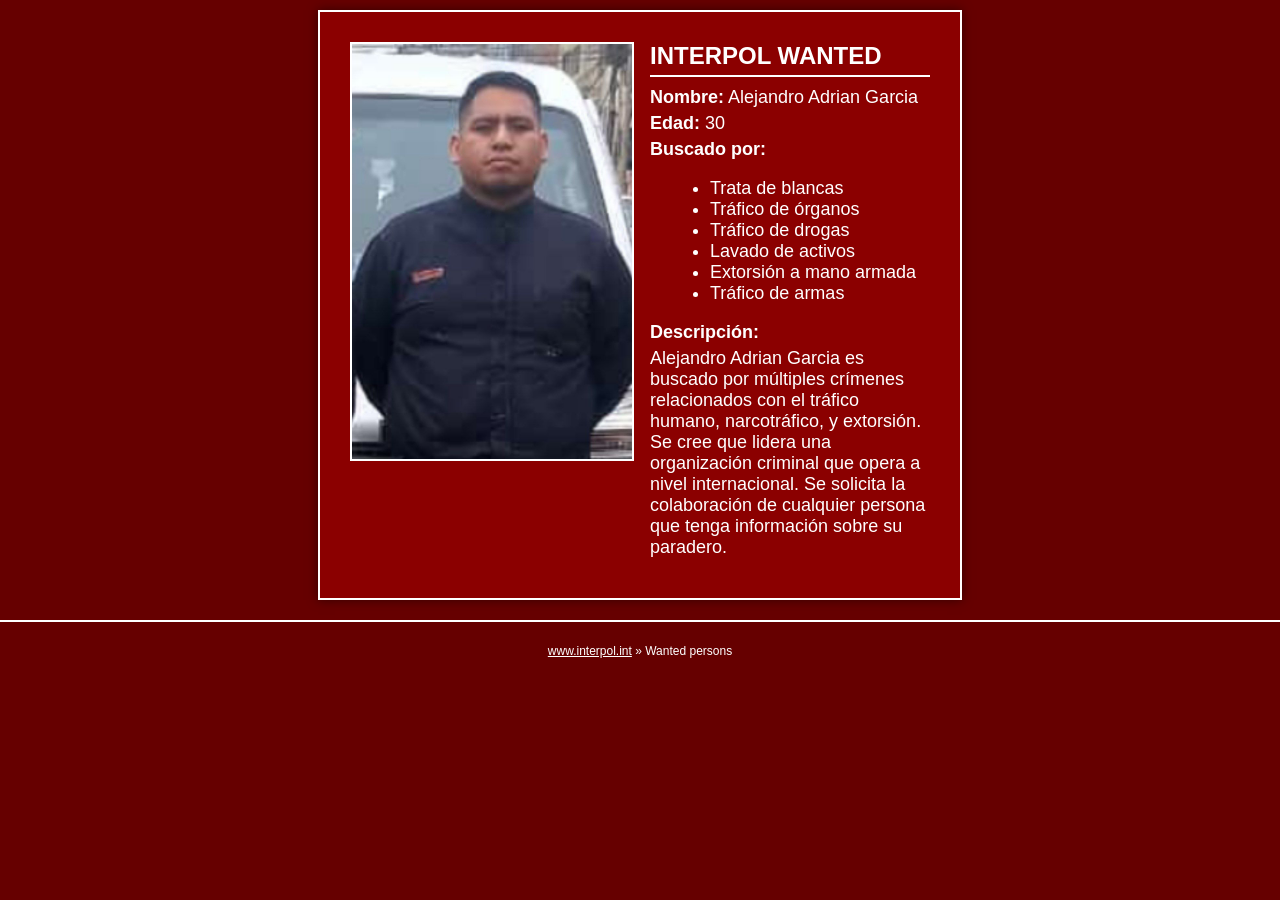
==== index.html @ a6243e47 "Add files via upload" ====
<!DOCTYPE html>
<html lang="es">
<head>
    <meta charset="UTF-8">
    <meta name="viewport" content="width=device-width, initial-scale=1.0">
    <title>Interpol Wanted</title>
    <style>
        body {
            font-family: Arial, sans-serif;
            background-color: #660000;
            color: white;
            text-align: center;
            margin: 0;
            padding: 0;
        }
        .container {
            background-color: #8B0000;
            width: 600px;
            margin: 10px auto;
            padding: 20px;
            border: 2px solid white;
            box-shadow: 0 0 10px rgba(0, 0, 0, 0.5);
            display: flex;
            flex-direction: row;
            justify-content: space-between;
        }
        .profile-section {
            width: 50%;
            padding: 10px;
        }
        .profile-section img {
            width: 100%;
            height: auto;
            border: 2px solid white;
        }
        .info-section {
            width: 50%;
            padding: 10px;
            text-align: left;
        }
        .header {
            font-size: 24px;
            font-weight: bold;
            text-transform: uppercase;
            margin-bottom: 10px;
            border-bottom: 2px solid white;
            padding-bottom: 5px;
        }
        .info {
            font-size: 18px;
            margin-bottom: 10px;
        }
        .info p {
            margin: 5px 0;
        }
        .wanted-list {
            list-style-type: disc;
            margin-left: 20px;
        }
        .footer {
            font-size: 12px;
            margin-top: 20px;
            border-top: 2px solid white;
            padding-top: 10px;
            text-align: center;
        }
        .footer a {
            color: white;
            text-decoration: underline;
        }
    </style>
</head>
<body>

<div class="container">
    <div class="profile-section">
        <img src="5136737069215886620.jpg" alt="Interpol Wanted Person">
    </div>
    <div class="info-section">
        <div class="header">INTERPOL WANTED</div>
        <div class="info">
            <p><strong>Nombre:</strong> Alejandro Adrian Garcia</p>
            <p><strong>Edad:</strong> 30</p>
            <p><strong>Buscado por:</strong></p>
            <ul class="wanted-list">
                <li>Trata de blancas</li>
                <li>Tráfico de órganos</li>
                <li>Tráfico de drogas</li>
                <li>Lavado de activos</li>
                <li>Extorsión a mano armada</li>
                <li>Tráfico de armas</li>
            </ul>
            <p><strong>Descripción:</strong></p>
            <p>Alejandro Adrian Garcia es buscado por múltiples crímenes relacionados con el tráfico humano, narcotráfico, y extorsión. Se cree que lidera una organización criminal que opera a nivel internacional. Se solicita la colaboración de cualquier persona que tenga información sobre su paradero.</p>
        </div>
    </div>
</div>

<div class="footer">
    <p><a href="https://www.interpol.int" target="_blank">www.interpol.int</a> &raquo; Wanted persons</p>
</div>

</body>
</html>
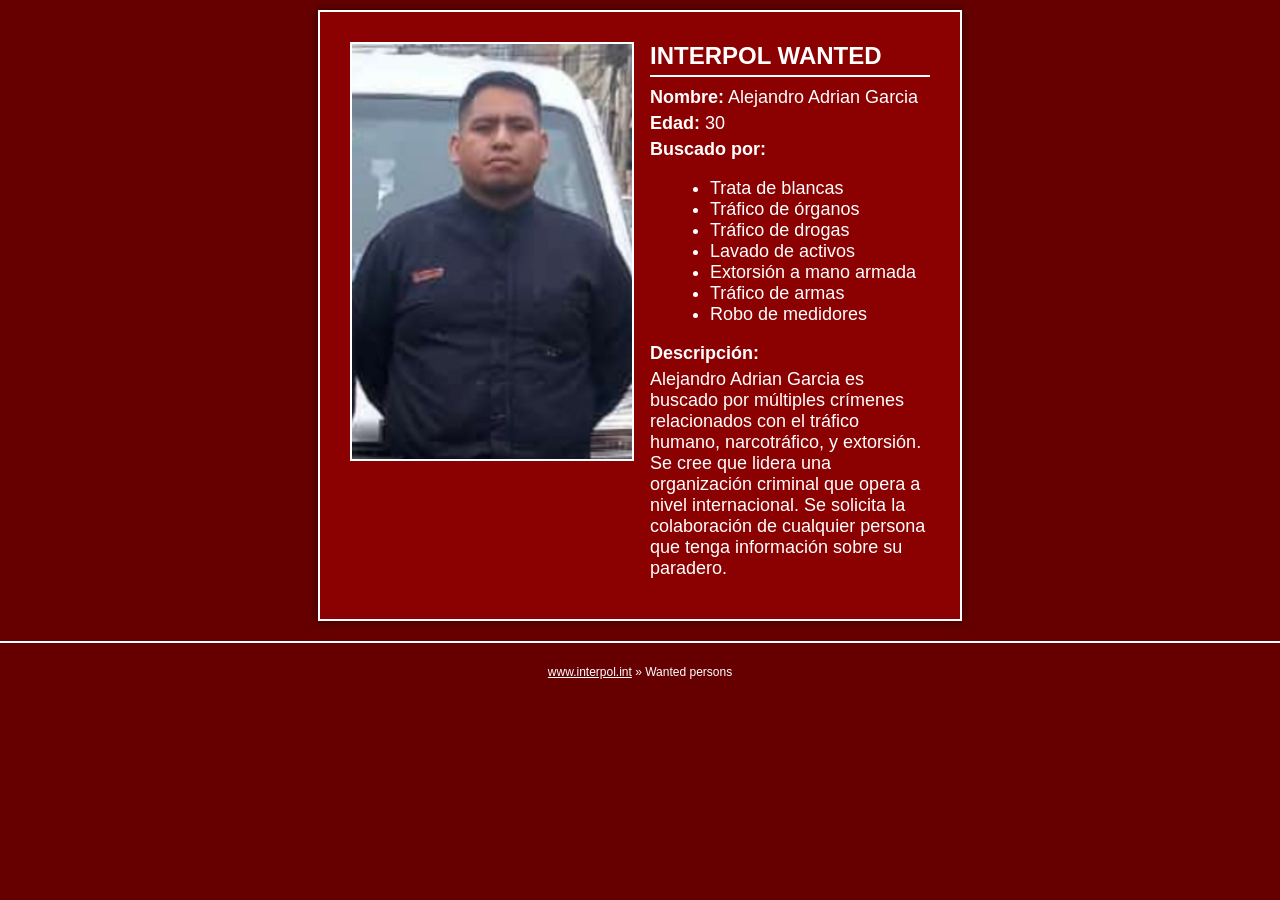
==== commit ea1b36ff: "Update index.html" ====
--- a/index.html
+++ b/index.html
@@ -89,6 +89,7 @@
                 <li>Lavado de activos</li>
                 <li>Extorsión a mano armada</li>
                 <li>Tráfico de armas</li>
+                <li>Robo de medidores</li>
             </ul>
             <p><strong>Descripción:</strong></p>
             <p>Alejandro Adrian Garcia es buscado por múltiples crímenes relacionados con el tráfico humano, narcotráfico, y extorsión. Se cree que lidera una organización criminal que opera a nivel internacional. Se solicita la colaboración de cualquier persona que tenga información sobre su paradero.</p>
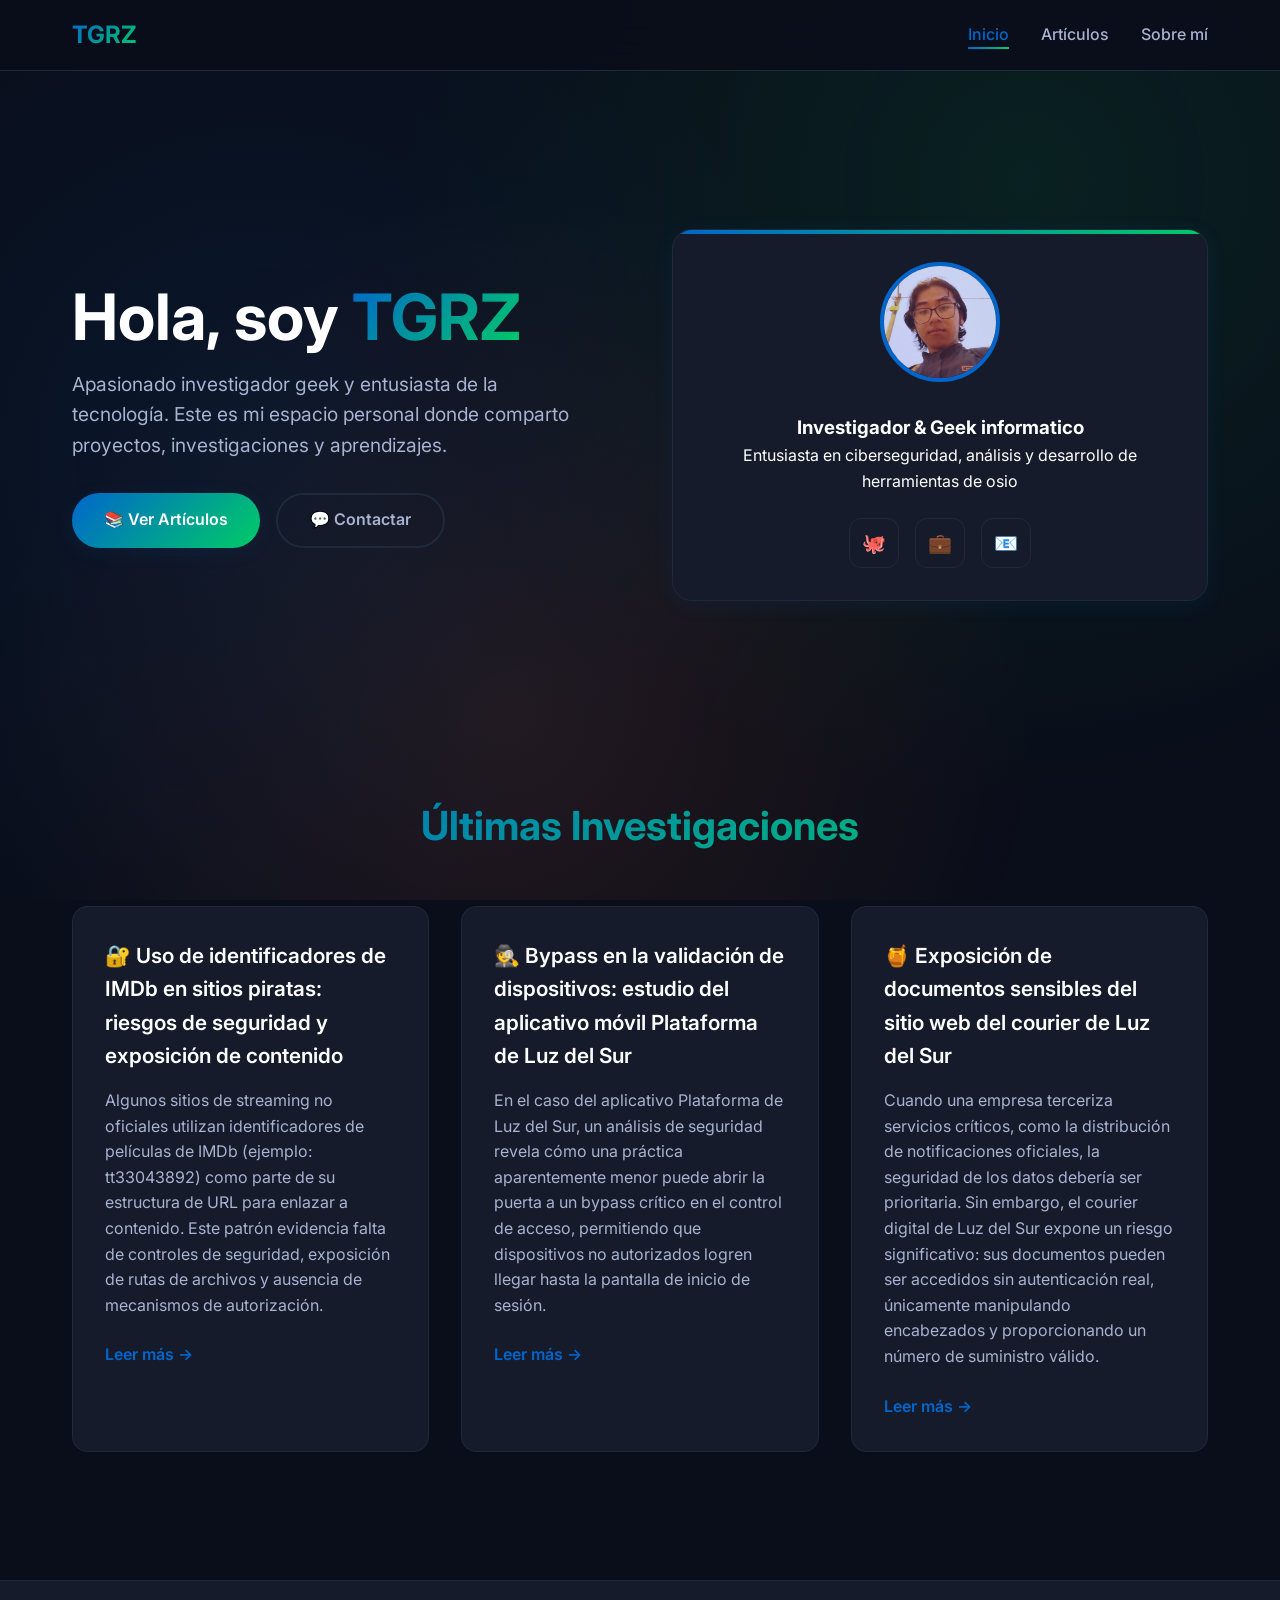
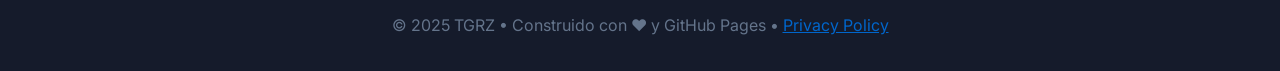
==== commit 7ee151e8: "cambios" ====
--- a/index.html
+++ b/index.html
@@ -3,103 +3,124 @@
 <head>
     <meta charset="UTF-8">
     <meta name="viewport" content="width=device-width, initial-scale=1.0">
-    <title>Interpol Wanted</title>
-    <style>
-        body {
-            font-family: Arial, sans-serif;
-            background-color: #660000;
-            color: white;
-            text-align: center;
-            margin: 0;
-            padding: 0;
-        }
-        .container {
-            background-color: #8B0000;
-            width: 600px;
-            margin: 10px auto;
-            padding: 20px;
-            border: 2px solid white;
-            box-shadow: 0 0 10px rgba(0, 0, 0, 0.5);
-            display: flex;
-            flex-direction: row;
-            justify-content: space-between;
-        }
-        .profile-section {
-            width: 50%;
-            padding: 10px;
-        }
-        .profile-section img {
-            width: 100%;
-            height: auto;
-            border: 2px solid white;
-        }
-        .info-section {
-            width: 50%;
-            padding: 10px;
-            text-align: left;
-        }
-        .header {
-            font-size: 24px;
-            font-weight: bold;
-            text-transform: uppercase;
-            margin-bottom: 10px;
-            border-bottom: 2px solid white;
-            padding-bottom: 5px;
-        }
-        .info {
-            font-size: 18px;
-            margin-bottom: 10px;
-        }
-        .info p {
-            margin: 5px 0;
-        }
-        .wanted-list {
-            list-style-type: disc;
-            margin-left: 20px;
-        }
-        .footer {
-            font-size: 12px;
-            margin-top: 20px;
-            border-top: 2px solid white;
-            padding-top: 10px;
-            text-align: center;
-        }
-        .footer a {
-            color: white;
-            text-decoration: underline;
-        }
-    </style>
+    <title>TGRZ - Blog Personal de Investigación</title>
+    <meta name="description" content="Blog personal de investigación en ciberseguridad, hacking ético y desarrollo tecnológico. Proyectos, artículos y aprendizajes en tecnología.">
+    <meta name="keywords" content="ciberseguridad, hacking ético, investigación, tecnología, desarrollo, blog personal">
+    <meta name="author" content="TGRZ">
+    
+    <!-- Open Graph / Facebook -->
+    <meta property="og:type" content="website">
+    <meta property="og:locale" content="es_ES">
+    <meta property="og:title" content="TGRZ - Blog Personal de Investigación">
+    <meta property="og:description" content="Explora mis proyectos y artículos sobre ciberseguridad, investigación y tecnología.">
+    <meta property="og:url" content="https://TU-USUARIO.github.io/">
+    <meta property="og:image" content="assets/images/avatar.jpeg">
+    <meta property="og:site_name" content="TGRZ Blog">
+    
+    <!-- Twitter -->
+    <meta name="twitter:card" content="summary_large_image">
+    <meta name="twitter:title" content="TGRZ - Blog Personal de Investigación">
+    <meta name="twitter:description" content="Blog sobre ciberseguridad, investigación y tecnología">
+    <meta name="twitter:image" content="assets/images/avatar.jpeg">
+    
+    <!-- Favicon -->
+    <link rel="icon" type="image/x-icon" href="assets/images/favicon.ico">
+    <link rel="stylesheet" href="assets/css/style.css">
+    <script src="assets/js/script.js"></script>
+
+    
+    <!-- Fonts -->
+    <link rel="preconnect" href="https://fonts.googleapis.com">
+    <link rel="preconnect" href="https://fonts.gstatic.com" crossorigin>
+    <link href="https://fonts.googleapis.com/css2?family=Inter:wght@300;400;500;600;700&family=JetBrains+Mono:wght@400;500&display=swap" rel="stylesheet">    
+
 </head>
 <body>
+    <!-- Header -->
+    <header class="header">
+        <div class="nav-container">
+            <a href="#" class="logo">TGRZ</a>
+            <nav>
+                <ul class="nav-menu">
+                    <li><a href="#inicio" class="active">Inicio</a></li>
+                    <li><a href="#articulos">Artículos</a></li>
+                    <li><a href="sobre-mi.html">Sobre mí</a></li>
+                    <!-- <li><a href="#contacto">Contacto</a></li> -->
+                </ul>
+            </nav>
+        </div>
+    </header>
 
-<div class="container">
-    <div class="profile-section">
-        <img src="5136737069215886620.jpg" alt="Interpol Wanted Person">
-    </div>
-    <div class="info-section">
-        <div class="header">INTERPOL WANTED</div>
-        <div class="info">
-            <p><strong>Nombre:</strong> Alejandro Adrian Garcia</p>
-            <p><strong>Edad:</strong> 30</p>
-            <p><strong>Buscado por:</strong></p>
-            <ul class="wanted-list">
-                <li>Trata de blancas</li>
-                <li>Tráfico de órganos</li>
-                <li>Tráfico de drogas</li>
-                <li>Lavado de activos</li>
-                <li>Extorsión a mano armada</li>
-                <li>Tráfico de armas</li>
-                <li>Robo de medidores</li>
-            </ul>
-            <p><strong>Descripción:</strong></p>
-            <p>Alejandro Adrian Garcia es buscado por múltiples crímenes relacionados con el tráfico humano, narcotráfico, y extorsión. Se cree que lidera una organización criminal que opera a nivel internacional. Se solicita la colaboración de cualquier persona que tenga información sobre su paradero.</p>
-        </div>
-    </div>
-</div>
+    <!-- Main Content -->
+    <main>
+        <!-- Hero Section -->
+        <section id="inicio" class="hero loading">
+            <div class="hero-content">
+                <h1>Hola, soy <span class="highlight">TGRZ</span></h1>
+                <p>Apasionado investigador geek y entusiasta de la tecnología. Este es mi espacio personal donde comparto proyectos, investigaciones y aprendizajes.</p>
+                <div class="cta-buttons">
+                    <a href="#articulos" class="btn btn-primary">
+                        📚 Ver Artículos
+                    </a>
+                    <a href="#contacto" class="btn btn-secondary">
+                        💬 Contactar
+                    </a>
+                </div>
+            </div>
+            
+            <div class="profile-card loading">
+                <img src="assets/images/avatar.jpeg" alt="TGRZ - Investigador en Ciberseguridad" class="avatar">
+                <h3>Investigador & Geek informatico</h3>
+                <p>Entusiasta en ciberseguridad, análisis y desarrollo de herramientas de osio </p>
+                <div class="social-links">
+                    <a href="https://github.com/Moubotred/" target="_blank" rel="noopener" title="GitHub">
+                        🐙
+                    </a>
+                    <a href="https://linkedin.com/in/" target="_blank" rel="noopener" title="LinkedIn">
+                        💼
+                    </a>
+                    <a href="mailto:tuemail@ejemplo.com" title="Email">
+                        📧
+                    </a>
+                </div>
+            </div>
+        </section>
 
-<div class="footer">
-    <p><a href="https://www.interpol.int" target="_blank">www.interpol.int</a> &raquo; Wanted persons</p>
-</div>
+        <!-- Articles Section -->
+        <section id="articulos" class="articles-section loading">
+            <h2 class="section-title">Últimas Investigaciones</h2>
+            <div class="articles-grid">
+                <article class="article-card">
+                    <h3>🔐 Uso de identificadores de IMDb en sitios piratas: riesgos de seguridad y exposición de contenido</h3>
+                    <p>Algunos sitios de streaming no oficiales utilizan identificadores de películas de IMDb (ejemplo: tt33043892) como parte de su estructura de URL para enlazar a contenido. Este patrón evidencia falta de controles de seguridad, exposición de rutas de archivos y ausencia de mecanismos de autorización.</p>
+                    <a href="articulos/identificadores_de_IMDb.html" class="article-link">
+                        Leer más →
+                    </a>
+                </article>
+                
+                <article class="article-card">
+                    <h3>🕵️ Bypass en la validación de dispositivos: estudio del aplicativo móvil Plataforma de Luz del Sur</h3>
+                    <p>En el caso del aplicativo Plataforma de Luz del Sur, un análisis de seguridad revela cómo una práctica aparentemente menor puede abrir la puerta a un bypass crítico en el control de acceso, permitiendo que dispositivos no autorizados logren llegar hasta la pantalla de inicio de sesión.</p>
+                    <a href="articulos/Bypass_en_la_validación.html" class="article-link">
+                        Leer más →
+                    </a>
+                </article>
+                
+                <article class="article-card">
+                    <h3>🍯 Exposición de documentos sensibles del sitio web del courier de Luz del Sur</h3>
+                    <p>Cuando una empresa terceriza servicios críticos, como la distribución de notificaciones oficiales, la seguridad de los datos debería ser prioritaria. Sin embargo, el courier digital de Luz del Sur expone un riesgo significativo: sus documentos pueden ser accedidos sin autenticación real, únicamente manipulando encabezados y proporcionando un número de suministro válido.</p>
+                    <a href="articulos/Exposicion_mediante_manipulacion_de_encabezados.html" class="article-link">
+                        Leer más →
+                    </a>
+                </article>
+            </div>
+        </section>
+    </main>
+
+    <!-- Footer -->
+    <footer class="footer">
+        <p>© 2025 TGRZ • Construido con ❤️ y GitHub Pages • <a href="#" style="color: var(--primary-color);">Privacy Policy</a></p>
+    </footer>
 
 </body>
-</html>
+</html>
--- a/assets/css/style.css
+++ b/assets/css/style.css
@@ -0,0 +1,410 @@
+:root {
+  --primary-color: #0066cc;
+  --secondary-color: #00cc66;
+  --accent-color: #ff6b35;
+  --bg-color: #0a0e1a;
+  --card-bg: #151b2b;
+  --text-primary: #ffffff;
+  --text-secondary: #a8b2d1;
+  --text-muted: #64748b;
+  --border-color: #1e2a3a;
+  --gradient: linear-gradient(135deg, var(--primary-color), var(--secondary-color));
+  --shadow: 0 4px 20px rgba(0, 102, 204, 0.1);
+  --transition: all 0.3s cubic-bezier(0.4, 0, 0.2, 1);
+}
+
+* {
+  margin: 0;
+  padding: 0;
+  box-sizing: border-box;
+}
+
+body {
+  font-family: 'Inter', -apple-system, BlinkMacSystemFont, 'Segoe UI', Roboto, sans-serif;
+  background: var(--bg-color);
+  color: var(--text-primary);
+  line-height: 1.6;
+  overflow-x: hidden;
+}
+
+/* Background Animation */
+body::before {
+  content: '';
+  position: fixed;
+  top: 0;
+  left: 0;
+  width: 100%;
+  height: 100%;
+  background: 
+      radial-gradient(circle at 20% 50%, rgba(0, 102, 204, 0.1) 0%, transparent 50%),
+      radial-gradient(circle at 80% 20%, rgba(0, 204, 102, 0.1) 0%, transparent 50%),
+      radial-gradient(circle at 40% 80%, rgba(255, 107, 53, 0.1) 0%, transparent 50%);
+  z-index: -1;
+  animation: bgFloat 20s ease-in-out infinite;
+}
+
+@keyframes bgFloat {
+  0%, 100% { transform: translate(0, 0) rotate(0deg); }
+  33% { transform: translate(-20px, -20px) rotate(1deg); }
+  66% { transform: translate(20px, -10px) rotate(-1deg); }
+}
+
+/* Header */
+.header {
+  position: fixed;
+  top: 0;
+  left: 0;
+  right: 0;
+  background: rgba(10, 14, 26, 0.9);
+  backdrop-filter: blur(20px);
+  border-bottom: 1px solid var(--border-color);
+  z-index: 1000;
+  padding: 1rem 0;
+  transition: var(--transition);
+}
+
+.nav-container {
+  max-width: 1200px;
+  margin: 0 auto;
+  padding: 0 2rem;
+  display: flex;
+  justify-content: space-between;
+  align-items: center;
+}
+
+.logo {
+  font-size: 1.5rem;
+  font-weight: 700;
+  background: var(--gradient);
+  -webkit-background-clip: text;
+  -webkit-text-fill-color: transparent;
+  background-clip: text;
+  text-decoration: none;
+}
+
+.nav-menu {
+  display: flex;
+  list-style: none;
+  gap: 2rem;
+}
+
+.nav-menu a {
+  color: var(--text-secondary);
+  text-decoration: none;
+  font-weight: 500;
+  position: relative;
+  transition: var(--transition);
+}
+
+.nav-menu a:hover,
+.nav-menu a.active {
+  color: var(--primary-color);
+}
+
+.nav-menu a::after {
+  content: '';
+  position: absolute;
+  width: 0;
+  height: 2px;
+  bottom: -5px;
+  left: 0;
+  background: var(--gradient);
+  transition: var(--transition);
+}
+
+.nav-menu a:hover::after,
+.nav-menu a.active::after {
+  width: 100%;
+}
+
+/* Main Content */
+main {
+  padding-top: 100px;
+  min-height: 100vh;
+  max-width: 1200px;
+  margin: 0 auto;
+  padding-left: 2rem;
+  padding-right: 2rem;
+}
+
+/* Hero Section */
+.hero {
+  display: grid;
+  grid-template-columns: 1fr 1fr;
+  gap: 4rem;
+  align-items: center;
+  padding: 4rem 0;
+  min-height: 70vh;
+}
+
+.hero-content h1 {
+  font-size: clamp(2.5rem, 5vw, 4rem);
+  font-weight: 700;
+  margin-bottom: 1rem;
+  line-height: 1.1;
+}
+
+.hero-content .highlight {
+  background: var(--gradient);
+  -webkit-background-clip: text;
+  -webkit-text-fill-color: transparent;
+  background-clip: text;
+}
+
+.hero-content p {
+  font-size: 1.2rem;
+  color: var(--text-secondary);
+  margin-bottom: 2rem;
+  max-width: 500px;
+}
+
+.cta-buttons {
+  display: flex;
+  gap: 1rem;
+  flex-wrap: wrap;
+}
+
+.btn {
+  padding: 0.8rem 2rem;
+  border-radius: 50px;
+  text-decoration: none;
+  font-weight: 600;
+  transition: var(--transition);
+  border: none;
+  cursor: pointer;
+  display: inline-flex;
+  align-items: center;
+  gap: 0.5rem;
+}
+
+.btn-primary {
+  background: var(--gradient);
+  color: white;
+  box-shadow: var(--shadow);
+}
+
+.btn-primary:hover {
+  transform: translateY(-2px);
+  box-shadow: 0 8px 25px rgba(0, 102, 204, 0.3);
+}
+
+.btn-secondary {
+  background: transparent;
+  color: var(--text-secondary);
+  border: 2px solid var(--border-color);
+}
+
+.btn-secondary:hover {
+  border-color: var(--primary-color);
+  color: var(--primary-color);
+  transform: translateY(-2px);
+}
+
+/* Profile Card */
+.profile-card {
+  background: var(--card-bg);
+  border-radius: 20px;
+  padding: 2rem;
+  border: 1px solid var(--border-color);
+  box-shadow: var(--shadow);
+  text-align: center;
+  position: relative;
+  overflow: hidden;
+}
+
+.profile-card::before {
+  content: '';
+  position: absolute;
+  top: 0;
+  left: 0;
+  right: 0;
+  height: 4px;
+  background: var(--gradient);
+}
+
+.avatar {
+  width: 120px;
+  height: 120px;
+  border-radius: 50%;
+  margin: 0 auto 1.5rem;
+  border: 4px solid var(--primary-color);
+  object-fit: cover;
+  animation: pulse 2s infinite;
+}
+
+@keyframes pulse {
+  0% { box-shadow: 0 0 0 0 rgba(0, 102, 204, 0.7); }
+  70% { box-shadow: 0 0 0 15px rgba(0, 102, 204, 0); }
+  100% { box-shadow: 0 0 0 0 rgba(0, 102, 204, 0); }
+}
+
+.social-links {
+  display: flex;
+  justify-content: center;
+  gap: 1rem;
+  margin-top: 1.5rem;
+}
+
+.social-links a {
+  width: 50px;
+  height: 50px;
+  border-radius: 12px;
+  background: var(--card-bg);
+  border: 1px solid var(--border-color);
+  display: flex;
+  align-items: center;
+  justify-content: center;
+  color: var(--text-secondary);
+  text-decoration: none;
+  transition: var(--transition);
+  font-size: 1.2rem;
+}
+
+.social-links a:hover {
+  background: var(--primary-color);
+  color: white;
+  transform: translateY(-3px);
+}
+
+/* Articles Section */
+.articles-section {
+  padding: 4rem 0;
+}
+
+.section-title {
+  font-size: 2.5rem;
+  font-weight: 700;
+  text-align: center;
+  margin-bottom: 3rem;
+  background: var(--gradient);
+  -webkit-background-clip: text;
+  -webkit-text-fill-color: transparent;
+  background-clip: text;
+}
+
+.articles-grid {
+  display: grid;
+  grid-template-columns: repeat(auto-fit, minmax(350px, 1fr));
+  gap: 2rem;
+}
+
+.article-card {
+  background: var(--card-bg);
+  border-radius: 15px;
+  padding: 2rem;
+  border: 1px solid var(--border-color);
+  transition: var(--transition);
+  position: relative;
+  overflow: hidden;
+}
+
+.article-card::before {
+  content: '';
+  position: absolute;
+  top: 0;
+  left: 0;
+  width: 100%;
+  height: 100%;
+  background: var(--gradient);
+  opacity: 0;
+  transition: var(--transition);
+}
+
+.article-card:hover {
+  transform: translateY(-5px);
+  box-shadow: 0 10px 40px rgba(0, 102, 204, 0.2);
+}
+
+.article-card:hover::before {
+  opacity: 0.05;
+}
+
+.article-card h3 {
+  font-size: 1.3rem;
+  font-weight: 600;
+  margin-bottom: 1rem;
+  color: var(--text-primary);
+  position: relative;
+  z-index: 1;
+}
+
+.article-card p {
+  color: var(--text-secondary);
+  margin-bottom: 1.5rem;
+  position: relative;
+  z-index: 1;
+}
+
+.article-card .article-link {
+  color: var(--primary-color);
+  text-decoration: none;
+  font-weight: 600;
+  display: inline-flex;
+  align-items: center;
+  gap: 0.5rem;
+  position: relative;
+  z-index: 1;
+}
+
+.article-card .article-link:hover {
+  color: var(--secondary-color);
+}
+
+/* Footer */
+.footer {
+  background: var(--card-bg);
+  border-top: 1px solid var(--border-color);
+  text-align: center;
+  padding: 2rem;
+  margin-top: 4rem;
+  color: var(--text-muted);
+}
+
+/* Responsive */
+@media (max-width: 768px) {
+  .nav-container {
+      padding: 0 1rem;
+  }
+  
+  .nav-menu {
+      gap: 1rem;
+  }
+  
+  main {
+      padding-left: 1rem;
+      padding-right: 1rem;
+  }
+  
+  .hero {
+      grid-template-columns: 1fr;
+      gap: 2rem;
+      text-align: center;
+  }
+  
+  .cta-buttons {
+      justify-content: center;
+  }
+  
+  .articles-grid {
+      grid-template-columns: 1fr;
+  }
+}
+
+/* Smooth scrolling */
+html {
+  scroll-behavior: smooth;
+}
+
+/* Loading animation */
+.loading {
+  opacity: 0;
+  transform: translateY(30px);
+  animation: fadeInUp 0.8s ease-out forwards;
+}
+
+@keyframes fadeInUp {
+  to {
+      opacity: 1;
+      transform: translateY(0);
+  }
+}
